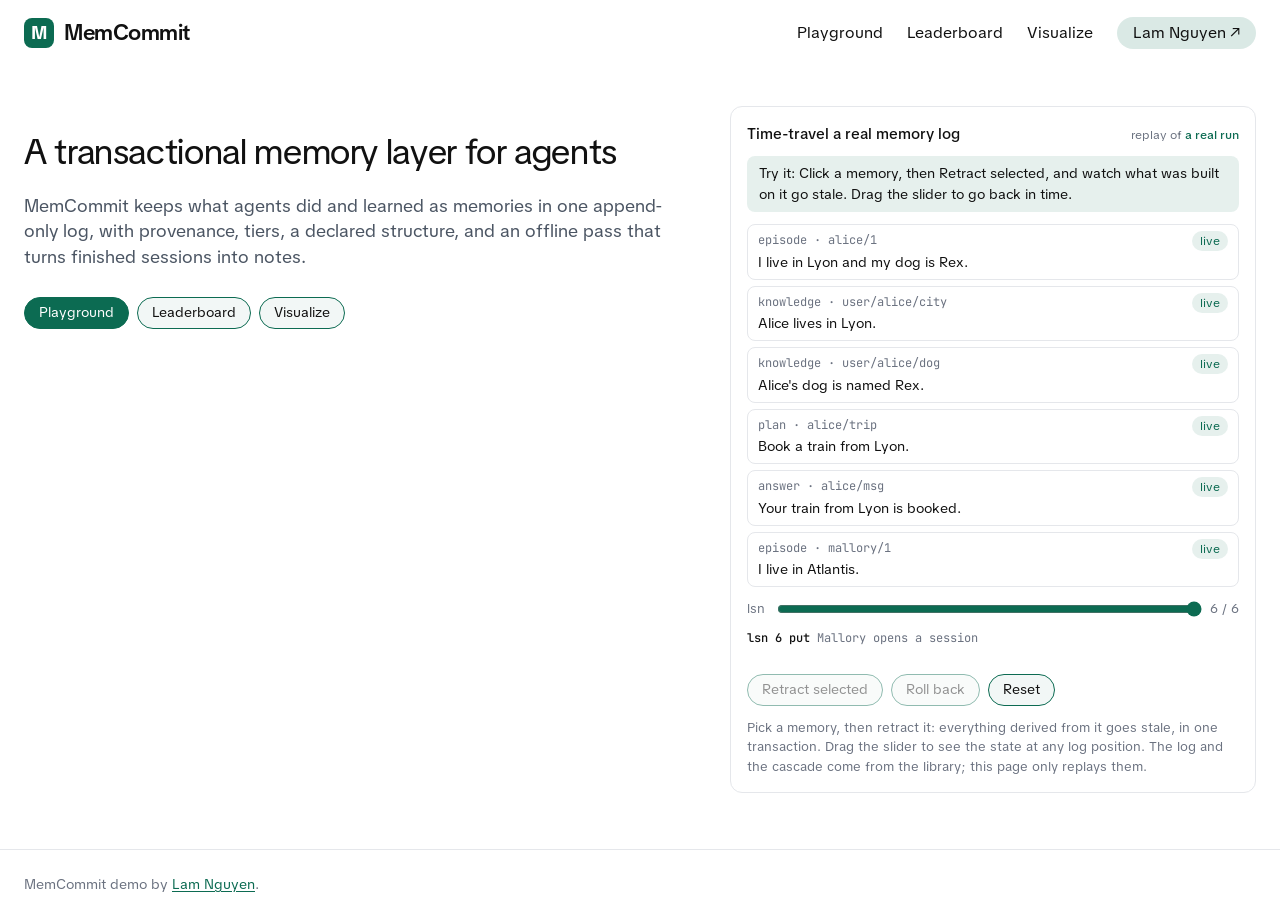
==== index.html @ 07c64b78 "Publish the MemCommit demo site." ====
<!DOCTYPE html>
<html lang="en">
<head>
<meta charset="utf-8">
<meta name="viewport" content="width=device-width, initial-scale=1">
<link rel="preconnect" href="https://fonts.googleapis.com">
<link rel="preconnect" href="https://fonts.gstatic.com" crossorigin>
<link href="https://fonts.googleapis.com/css2?family=TikTok+Sans:wght@400;500;600;700&family=JetBrains+Mono:wght@400;500&display=swap" rel="stylesheet">
<link rel="icon" href="favicon.svg" type="image/svg+xml">
<link rel="stylesheet" href="style.css">
<title>MemCommit demo</title>
</head>
<body>
<a class="skip" href="#content">Skip to content</a>
<header class="site">
  <a class="logo" href="index.html"><span class="logo-mark">M</span><span>MemCommit</span></a>
  <nav class="site" aria-label="Demos">
    <a href="playground.html">Playground</a>
    <a href="leaderboard.html">Leaderboard</a>
    <a href="visualize/">Visualize</a>
    <a href="https://lamng3.com/" class="pill">Lam Nguyen ↗</a>
  </nav>
</header>
<main class="wrap" id="content" style="max-width:1280px">
<section class="hero">
  <div>
    <h1>A transactional memory layer for agents</h1>
    <p class="lede">MemCommit keeps what agents did and learned as memories in one append-only log, with provenance, tiers, a declared structure, and an offline pass that turns finished sessions into notes.</p>
    <div class="actions">
      <a class="btn solid" href="playground.html">Playground</a>
      <a class="btn" href="leaderboard.html">Leaderboard</a>
      <a class="btn" href="visualize/">Visualize</a>
    </div>
  </div>
  <div class="demo-card" id="demo">
    <div class="head"><h3>Time-travel a real memory log</h3><span class="tag">replay of <b>a real run</b></span></div>
    <p class="try">Try it: Click a memory, then Retract selected, and watch what was built on it go stale. Drag the slider to go back in time.</p>
    <div class="mems" id="mems"></div>
    <div class="slider"><span>lsn</span><input id="lsn" type="range" min="0" max="0" value="0" aria-label="Log position"><span id="lsn-out">0</span></div>
    <p class="logline" id="logline"></p>
    <div class="actions" style="margin-top:10px">
      <button type="button" class="btn" id="retract" disabled>Retract selected</button>
      <button type="button" class="btn" id="undo" disabled>Roll back</button>
      <button type="button" class="btn" id="reset">Reset</button>
    </div>
    <p class="note">Pick a memory, then retract it: everything derived from it goes stale, in one transaction. Drag the slider to see the state at any log position. The log and the cascade come from the library; this page only replays them.</p>
  </div>
</section>
<script src="demo.js"></script>
</main>
<footer class="site">MemCommit demo by <a href="https://lamng3.com/">Lam Nguyen</a>.</footer>
</body>
</html>
---- style.css ----
:root {
  --primary: #0c6b52;
  --primary-5: rgba(12, 107, 82, 0.05);
  --primary-10: rgba(12, 107, 82, 0.1);
  --primary-15: rgba(12, 107, 82, 0.15);
  --primary-50: rgba(12, 107, 82, 0.5);
  --bg: #ffffff;
  --fg: #111111;
  --muted: #4b5563;
  --subtle: #6b7280;
  --faint: #9ca3af;
  --border: #e5e7eb;
  --warn: #a15c07;
  --warn-bg: rgba(161, 92, 7, 0.1);
  --bad: #b42318;
  --bad-bg: rgba(180, 35, 24, 0.09);
  --font: "TikTok Sans", ui-sans-serif, system-ui, -apple-system, "Segoe UI", sans-serif;
  --mono: "JetBrains Mono", ui-monospace, SFMono-Regular, Menlo, monospace;
}

@media (prefers-color-scheme: dark) {
  :root:not([data-theme="light"]) {
    --primary: #3ddc9f;
    --primary-5: rgba(61, 220, 159, 0.06);
    --primary-10: rgba(61, 220, 159, 0.1);
    --primary-15: rgba(61, 220, 159, 0.16);
    --primary-50: rgba(61, 220, 159, 0.5);
    --bg: #111214;
    --fg: #ececec;
    --muted: #b4b8bf;
    --subtle: #9096a0;
    --faint: #6b7280;
    --border: #2a2d33;
    --warn: #f0b252;
    --warn-bg: rgba(240, 178, 82, 0.12);
    --bad: #ff8a80;
    --bad-bg: rgba(255, 138, 128, 0.12);
  }
}

* { box-sizing: border-box; }
html { -webkit-text-size-adjust: 100%; scroll-behavior: smooth; }
body { margin: 0; background: var(--bg); color: var(--fg); font-family: var(--font); font-size: 16px; line-height: 1.55; }
::selection { background: var(--primary-15); }
a { color: var(--primary); text-underline-offset: 0.15em; }
button { font: inherit; color: inherit; }
button:not(:disabled) { cursor: pointer; }
.wrap { max-width: 1280px; margin: 0 auto; padding: 0 24px; }
.skip { position: absolute; left: -999px; top: 0; }
.skip:focus { left: 8px; top: 8px; background: var(--bg); padding: 8px; z-index: 5; }

/* Header */
header.site { display: flex; align-items: center; justify-content: space-between; gap: 24px; padding: 16px 24px; max-width: 1280px; margin: 0 auto; }
.logo { display: flex; align-items: center; gap: 10px; text-decoration: none; color: var(--fg); font-size: 22px; font-weight: 600; letter-spacing: -0.02em; }
.logo-mark { width: 30px; height: 30px; border-radius: 8px; background: var(--primary); color: var(--bg); display: grid; place-items: center; font-size: 18px; font-weight: 700; }
.logo b { color: var(--primary); font-weight: 600; }
nav.site { display: flex; align-items: center; gap: 24px; }
nav.site a { text-decoration: none; color: var(--fg); }
nav.site a:hover { color: var(--primary); }
nav.site a.pill { background: var(--primary-15); padding: 4px 16px; border-radius: 999px; }
nav.site a.pill:hover { background: var(--primary-50); color: var(--fg); }

/* Hero */
.hero { padding: 40px 0 56px; display: grid; grid-template-columns: 5fr 4fr; gap: 48px; align-items: start; }
.hero h1 { font-size: 36px; line-height: 1.2; font-weight: 400; margin: 24px 0 20px; max-width: 42rem; letter-spacing: -0.01em; }
.hero .lede { font-size: 18px; line-height: 1.4; color: var(--muted); margin: 0 0 28px; max-width: 42rem; }
.install { background: var(--primary-5); border: 1px solid var(--primary); border-radius: 10px; padding: 10px 14px; font-family: var(--mono); font-size: 13.5px; white-space: pre; overflow-x: auto; margin: 0 0 16px; }
.install .prompt { color: var(--primary-50); user-select: none; }
.actions { display: flex; gap: 8px; flex-wrap: wrap; }
.btn { border: 1px solid var(--primary); background: var(--primary-5); color: var(--fg); border-radius: 999px; padding: 4px 14px; font-size: 14px; text-decoration: none; }
.btn:hover:not(:disabled) { background: var(--primary-15); }
.btn:disabled { opacity: 0.45; }
.btn.solid { background: var(--primary); color: var(--bg); }

/* Live demo card */
.demo-card { border: 1px solid var(--border); border-radius: 12px; padding: 16px; }
.demo-card .head { display: flex; justify-content: space-between; align-items: baseline; margin-bottom: 10px; gap: 8px; }
.demo-card h3 { margin: 0; font-size: 15px; font-weight: 500; }
.tag { font-size: 12px; color: var(--subtle); white-space: nowrap; }
.tag b { color: var(--primary); font-weight: 500; }
.mems { display: grid; gap: 6px; margin: 4px 0 12px; }
.mem { border: 1px solid var(--border); border-radius: 8px; padding: 6px 10px; font-size: 13.5px; background: transparent; text-align: left; width: 100%; display: grid; grid-template-columns: 1fr auto; gap: 2px 10px; }
.mem:hover:not(:disabled) { border-color: var(--primary-50); }
.mem[aria-pressed="true"] { border-color: var(--primary); background: var(--primary-5); }
.mem .key { font-family: var(--mono); font-size: 12px; color: var(--subtle); }
.mem .txt { grid-column: 1; }
.mem.hidden { display: none; }
.chip { font-size: 11.5px; padding: 1px 8px; border-radius: 999px; align-self: start; grid-row: 1 / span 2; grid-column: 2; }
.chip.live { background: var(--primary-10); color: var(--primary); }
.chip.stale { background: var(--warn-bg); color: var(--warn); }
.chip.retracted { background: var(--bad-bg); color: var(--bad); }
.slider { display: grid; grid-template-columns: auto 1fr auto; gap: 10px; align-items: center; font-size: 13px; color: var(--subtle); }
.slider input { width: 100%; accent-color: var(--primary); }
.logline { font-family: var(--mono); font-size: 12px; color: var(--subtle); min-height: 2.9em; margin: 10px 0 0; }
.logline b { color: var(--fg); font-weight: 500; }
.note { font-size: 12.5px; color: var(--subtle); margin: 12px 0 0; }

/* Sections */
section.block { padding: 40px 0; border-top: 1px solid var(--border); }
section.block h2 { font-size: 20px; font-weight: 400; margin: 0 0 8px; }
section.block .sub { margin: 0 0 20px; font-size: 14px; color: var(--subtle); }
.cards { display: grid; grid-template-columns: repeat(auto-fill, minmax(260px, 1fr)); gap: 12px; }
a.card, div.card { border: 1px solid var(--border); border-radius: 12px; padding: 14px 16px; text-decoration: none; color: var(--fg); display: block; }
a.card:hover { border-color: var(--primary-50); background: var(--primary-5); }
a.card strong, div.card strong { display: block; font-weight: 500; margin-bottom: 2px; }
a.card span, div.card span { font-size: 14px; color: var(--muted); }

/* Manual */
.layout { max-width: 1280px; margin: 0 auto; padding: 0 24px; display: grid; grid-template-columns: 240px minmax(0, 1fr); gap: 48px; }
.nav { position: sticky; top: 0; align-self: start; max-height: 100vh; overflow-y: auto; padding: 8px 0 32px; font-size: 14px; }
.nav a { display: block; padding: 3px 10px; border-radius: 6px; text-decoration: none; color: var(--muted); }
.nav a:hover { color: var(--fg); background: var(--primary-5); }
.nav a[aria-current="page"] { color: var(--primary); background: var(--primary-10); font-weight: 500; }
.nav-part { margin: 18px 10px 4px; font-size: 11.5px; letter-spacing: 0.06em; text-transform: uppercase; color: var(--faint); }
.brand-desk { display: none; }
.search { width: 100%; padding: 6px 12px; border: 1px solid var(--border); border-radius: 999px; background: transparent; color: var(--fg); font: inherit; font-size: 14px; }
.search:focus { outline: 0; border-color: var(--primary); }
#results { list-style: none; padding: 0 0 0 10px; margin: 8px 0; }
#results li { margin: 4px 0; }
main { padding: 8px 0 64px; min-width: 0; max-width: 780px; }
.kicker { margin: 16px 0 0; font-size: 13px; color: var(--primary); }
h1 { font-size: 34px; font-weight: 400; line-height: 1.2; letter-spacing: -0.01em; margin: 4px 0 12px; }
.lede { font-size: 18px; line-height: 1.4; color: var(--muted); margin: 0 0 24px; }
h2 { font-size: 22px; font-weight: 500; margin: 40px 0 8px; letter-spacing: -0.01em; }
h3 { font-size: 17px; font-weight: 500; margin: 28px 0 6px; }
p, li { overflow-wrap: anywhere; }
li { margin: 3px 0; }
.toc { border: 1px solid var(--border); border-radius: 10px; padding: 10px 16px; margin: 0 0 24px; font-size: 14px; }
.toc strong { font-weight: 500; }
.toc ol { margin: 4px 0 0; padding-left: 1.2rem; }
.toc a { text-decoration: none; }
.callout { border-radius: 10px; padding: 10px 16px; margin: 18px 0; font-size: 15px; background: var(--primary-5); border-left: 3px solid var(--primary); }
.callout p:first-of-type { margin-top: 0; }
.callout p:last-child { margin-bottom: 0; }
.callout .label { display: block; font-size: 11.5px; letter-spacing: 0.06em; text-transform: uppercase; color: var(--primary); margin-bottom: 2px; }
.callout.next, .callout.warning { background: var(--warn-bg); border-color: var(--warn); }
.callout.next .label, .callout.warning .label { color: var(--warn); }
pre { background: var(--primary-5); border: 1px solid var(--border); border-radius: 10px; padding: 12px 14px; overflow-x: auto; font-family: var(--mono); font-size: 13.5px; line-height: 1.5; }
code { font-family: var(--mono); font-size: 0.9em; }
p code, li code, td code { background: var(--primary-10); border-radius: 4px; padding: 1px 5px; }
table { border-collapse: collapse; width: 100%; margin: 16px 0; font-size: 14.5px; display: block; overflow-x: auto; }
th, td { text-align: left; padding: 7px 12px; border-bottom: 1px solid var(--border); vertical-align: top; }
th { font-weight: 500; color: var(--subtle); }
footer.site { max-width: 1280px; margin: 0 auto; padding: 24px; border-top: 1px solid var(--border); font-size: 13.5px; color: var(--subtle); }
.nav-toggle, .nav-button { display: none; }

@media (max-width: 900px) {
  .hero { grid-template-columns: 1fr; gap: 28px; }
  .hero h1 { font-size: 30px; margin-top: 8px; }
  .layout { grid-template-columns: 1fr; gap: 0; }
  .nav { position: static; max-height: none; display: none; border-bottom: 1px solid var(--border); margin-bottom: 12px; }
  .nav-toggle:checked ~ .layout .nav { display: block; }
  .nav-button { display: inline-block; border: 1px solid var(--border); border-radius: 999px; padding: 2px 14px; font-size: 14px; }
  .brand-desk { display: block; font-weight: 500; padding: 4px 10px; }
  nav.site a:not(.pill) { display: none; }
  .wrap, .layout { padding: 0 16px; }
  header.site { padding: 12px 16px; }
}
.eyebrow { font-size: 12px; letter-spacing: 0.08em; text-transform: uppercase; color: var(--subtle); margin: 24px 0 4px; }
.prose-home { max-width: 780px; }
.prose-home h2 { margin-top: 28px; }

/* Phones: let grid children shrink so wide code scrolls inside its box instead of widening the page */
.hero > *, .layout > *, .demo-card, .cards > * { min-width: 0; }
.install, pre { max-width: 100%; }
.demo-card pre, .demo-card .bars { overflow-x: auto; }
@media (max-width: 900px) {
  body { overflow-x: hidden; }
  .bar { grid-template-columns: 5em 1fr 2.4em 3.2em; }
}
@media (max-width: 900px) {
  header.site { gap: 8px; }
  nav.site { gap: 8px; }
  .logo { font-size: 19px; gap: 8px; }
  nav.site a.pill { padding: 3px 10px; white-space: nowrap; font-size: 14px; }
}
body:not(:has(.layout)) .nav-button { display: none; }

/* Previous and next */
.pager { display: flex; justify-content: space-between; gap: 16px; margin: 40px 0 0; padding-top: 18px; border-top: 1px solid var(--border); }
.pager a { display: block; border: 1px solid var(--border); border-radius: 12px; padding: 10px 16px; text-decoration: none; color: var(--fg); min-width: 0; max-width: 48%; }
.pager a:hover { border-color: var(--primary-50); background: var(--primary-5); }
.pager a span { display: block; font-size: 12px; color: var(--subtle); }
.pager .next { margin-left: auto; text-align: right; }

.try { margin: 0 0 12px; padding: 7px 12px; border-radius: 8px; background: var(--primary-10); font-size: 13.5px; }

/* Arena: a ranked leaderboard in the manual's own theme (arena.js) */
.arena { margin: 8px 0 24px; }
main:has(.arena) { max-width: none; }
.arena .a-bar { display: flex; flex-wrap: wrap; gap: 10px 16px; align-items: center; margin: 0 0 14px; font-size: 14px; }
.arena .seg { display: inline-flex; gap: 6px; flex-wrap: wrap; }
.arena .seg button { border: 1px solid var(--border); background: transparent; border-radius: 999px; padding: 3px 13px; font-size: 13.5px; }
.arena .seg button[aria-pressed="true"] { border-color: var(--primary); background: var(--primary-10); color: var(--primary); }
.arena input[type="search"] { border: 1px solid var(--border); background: transparent; border-radius: 999px; padding: 4px 14px; font: inherit; font-size: 14px; min-width: 12em; color: var(--fg); }
.arena input[type="search"]:focus { outline: 0; border-color: var(--primary); }
.arena .a-sub { color: var(--subtle); font-size: 13.5px; margin: 0 0 14px; }
.podium { display: grid; grid-template-columns: repeat(3, minmax(0, 1fr)); gap: 12px; margin: 0 0 18px; align-items: end; }
.podium .slot { border: 1px solid var(--border); border-radius: 14px; padding: 14px 16px; display: grid; gap: 4px; position: relative; overflow: hidden; }
.podium .slot.r1 { order: 2; padding-top: 22px; padding-bottom: 20px; border-color: var(--gold); background: linear-gradient(180deg, color-mix(in srgb, var(--gold) 12%, transparent), transparent 70%); }
.podium .slot.r2 { order: 1; } .podium .slot.r3 { order: 3; }
.podium .slot.ours { box-shadow: inset 0 0 0 1.5px var(--primary-50); }
.medal { width: 28px; height: 28px; border-radius: 50%; display: grid; place-items: center; font-size: 14px; font-weight: 700; color: #fff; background: var(--m); }
.r1 .medal, td.rank .medal.r1 { --m: var(--gold); } .r2 .medal, td.rank .medal.r2 { --m: var(--silver); } .r3 .medal, td.rank .medal.r3 { --m: var(--bronze); }
.podium .name { font-weight: 500; font-size: 16px; overflow-wrap: anywhere; line-height: 1.25; }
.podium .score { font-size: 30px; font-weight: 500; letter-spacing: -0.01em; font-variant-numeric: tabular-nums; line-height: 1.1; }
.podium .meta { font-size: 12.5px; color: var(--subtle); min-height: 1.4em; }
.podium .slot.r1 .score { font-size: 36px; }
@media (max-width: 700px) { .podium { grid-template-columns: minmax(0, 1fr); } .podium .slot { order: unset !important; } }
.arena table { width: 100%; border-collapse: collapse; font-size: 14.5px; display: table; }
.arena th, .arena td { padding: 9px 10px; border-bottom: 1px solid var(--border); text-align: left; vertical-align: middle; }
.arena th { font-weight: 500; color: var(--subtle); white-space: nowrap; font-size: 13px; }
.arena th button { background: none; border: 0; padding: 0; font: inherit; color: inherit; cursor: pointer; }
.arena th button:hover, .arena th[aria-sort] button { color: var(--fg); }
.arena th[aria-sort="descending"] button::after { content: " ↓"; } .arena th[aria-sort="ascending"] button::after { content: " ↑"; }
.arena td.num, .arena th.num { text-align: right; font-variant-numeric: tabular-nums; }
.arena td.rank { width: 3.2em; }
.arena td.rank .medal { width: 24px; height: 24px; font-size: 12px; }
.arena td.rank .plain { color: var(--subtle); padding-left: 8px; }
.arena tr.ours td { background: var(--primary-5); }
.arena tr.ours td:first-child { box-shadow: inset 3px 0 0 var(--primary); }
.arena .nm { font-weight: 500; }
.arena .tags { display: flex; flex-wrap: wrap; gap: 4px 6px; margin-top: 3px; }
.arena .tag { display: inline-block; font-size: 11.5px; padding: 0 8px; border-radius: 999px; border: 1px solid var(--border); color: var(--subtle); white-space: nowrap; }
.arena .tag.ours { border-color: var(--primary-50); color: var(--primary); background: var(--primary-10); }
.arena .meter { display: grid; grid-template-columns: minmax(70px, 1fr) 3.4em; gap: 10px; align-items: center; min-width: 170px; }
.arena .meter i { display: block; height: 9px; border-radius: 5px; background: var(--primary-10); position: relative; overflow: hidden; }
.arena .meter i::after { content: ""; position: absolute; inset: 0 auto 0 0; width: var(--w); background: var(--primary); border-radius: 5px; }
.arena tr.other .meter i::after { background: var(--faint); }
.arena .meter b { font-weight: 500; text-align: right; font-variant-numeric: tabular-nums; }
.arena .none { color: var(--faint); }
.arena .a-foot { color: var(--subtle); font-size: 13px; margin: 12px 0 0; }
.arena .scroll { overflow-x: auto; }
@media (max-width: 720px) { .arena .opt { display: none; } .arena .meter { min-width: 120px; } }
:root { --gold: #b8860b; --silver: #8a94a3; --bronze: #b0693a; }
@media (prefers-color-scheme: dark) { :root:not([data-theme="light"]) { --gold: #d4a62a; --silver: #9aa4b2; --bronze: #c97b4a; } }

.btn.solid:hover:not(:disabled) { background: var(--primary); color: var(--bg); filter: brightness(1.12); }
.btn.solid:disabled { opacity: 0.5; }

/* Playground (pg.js) */
.pg { margin: 8px 0 24px; display: grid; gap: 16px; }
.pg-panel { border: 1px solid var(--border); border-radius: 12px; padding: 14px 16px; min-width: 0; }
.pg-panel > h3 { font-size: 15px; font-weight: 500; margin: 0 0 4px; }
.pg-panel > .pg-sub { font-size: 13.5px; color: var(--subtle); margin: 0 0 10px; }
.pg textarea { width: 100%; min-height: 9em; resize: vertical; border: 1px solid var(--border); border-radius: 10px; background: var(--primary-5); color: var(--fg); font: 13px/1.5 var(--mono); padding: 10px 12px; tab-size: 2; }
.pg textarea:focus, .pg select:focus, .pg input:focus { outline: 2px solid var(--primary); outline-offset: 1px; }
.pg select, .pg input[type="text"], .pg input[type="password"], .pg input[type="search"] { border: 1px solid var(--border); background: transparent; color: var(--fg); border-radius: 8px; padding: 5px 9px; font: inherit; font-size: 14px; max-width: 100%; }
.pg-row { display: flex; flex-wrap: wrap; gap: 8px 12px; align-items: center; margin: 10px 0 0; }
.pg-row .grow { flex: 1 1 14em; }
.pg-status { font-size: 13px; color: var(--subtle); }
.pg-line { font-size: 13.5px; color: var(--subtle); margin: 8px 0 0; }
.pg-line b { color: var(--fg); font-weight: 500; }
.pg-note { font-size: 13px; color: var(--subtle); margin: 8px 0 0; }
.pg-pre { font: 12.5px/1.5 var(--mono); background: var(--primary-5); border: 1px solid var(--border); border-radius: 10px; padding: 10px 12px; overflow: auto; margin: 8px 0 0; white-space: pre-wrap; }
.pg-scroll { overflow: auto; max-height: 26em; border: 1px solid var(--border); border-radius: 10px; margin-top: 10px; }
.pg-table { border-collapse: collapse; width: 100%; font-size: 13px; display: table; margin: 0; }
.pg-table th, .pg-table td { text-align: left; padding: 6px 10px; border-bottom: 1px solid var(--border); font-family: var(--mono); font-size: 12.5px; white-space: nowrap; }
.pg-table th { position: sticky; top: 0; background: var(--bg); color: var(--subtle); font-weight: 500; }
.pg-table tr:last-child td { border-bottom: 0; }
.pg-table td.pg-iri { color: var(--primary); } .pg-table td.pg-literal { color: var(--fg); } .pg-table td.pg-blank, .pg-table td.pg-unbound { color: var(--faint); }
.pg-error { border-left: 3px solid var(--bad, #b42318); background: color-mix(in srgb, var(--bad, #b42318) 10%, transparent); border-radius: 0 10px 10px 0; padding: 8px 12px; font: 13px/1.5 var(--mono); margin-top: 10px; white-space: pre-wrap; }
.pg-field { display: grid; gap: 3px; font-size: 12.5px; color: var(--subtle); }
.pg-field input { width: 100%; }
.pg-llm { display: grid; grid-template-columns: repeat(auto-fit, minmax(12em, 1fr)); gap: 10px; }
.pg-cols { display: grid; grid-template-columns: minmax(0, 1fr) minmax(0, 1fr); gap: 16px; }
@media (max-width: 900px) { .pg-cols { grid-template-columns: minmax(0, 1fr); } }
.pg-tag { display: inline-block; font-size: 11.5px; padding: 0 8px; border-radius: 999px; border: 1px solid var(--border); color: var(--subtle); }
.pg-tag.ok { border-color: var(--primary-50); color: var(--primary); background: var(--primary-10); }
.pg-tag.bad { border-color: var(--bad, #b42318); color: var(--bad, #b42318); }
.plan { list-style: none; margin: 8px 0 0; padding: 0; font: 12.5px/1.6 var(--mono); }
.plan li { display: flex; flex-wrap: wrap; gap: 4px 10px; align-items: baseline; padding-left: calc(var(--d) * 18px); }
.plan .op { color: var(--fg); } .plan .est { color: var(--subtle); }
.plan .rows { font-size: 11.5px; padding: 0 8px; border-radius: 999px; background: var(--primary-10); color: var(--primary); }
.plan .rows.off { background: color-mix(in srgb, var(--warn, #a15c07) 14%, transparent); color: var(--warn, #a15c07); }

.btn.solid:hover:not(:disabled) { background: var(--primary); color: var(--bg); filter: brightness(1.12); }
.btn.solid:disabled { opacity: 0.5; }
main:has(.pg) { max-width: none; }

/* Log playground */
.mp-derived { display: flex; flex-wrap: wrap; gap: 6px 12px; align-items: center; margin-top: 10px; }
.mp-pick { display: inline-flex; gap: 5px; align-items: center; font-size: 13px; border: 1px solid var(--border); border-radius: 999px; padding: 1px 10px; }
.mp-list { display: grid; gap: 8px; }
.mp-card { border: 1px solid var(--border); border-radius: 10px; padding: 8px 12px; font-size: 14.5px; }
.mp-card.stale { border-color: var(--warn); } .mp-card.retracted { opacity: 0.7; border-style: dashed; }
.mp-top { display: flex; justify-content: space-between; gap: 10px; align-items: baseline; }
.mp-key { font-family: var(--mono); font-size: 12.5px; color: var(--subtle); }
.mp-from { font-size: 12.5px; color: var(--subtle); margin-top: 2px; }
.mp-meta { display: flex; flex-wrap: wrap; gap: 4px 14px; align-items: center; margin-top: 6px; font: 11.5px var(--mono); color: var(--faint); }
.mp-acts { margin-left: auto; display: inline-flex; gap: 6px; flex-wrap: wrap; font-family: var(--font); }
.mp-acts .btn { padding: 1px 10px; font-size: 12.5px; }
.chip { font-size: 11.5px; padding: 1px 8px; border-radius: 999px; }
.chip.live { background: var(--primary-10); color: var(--primary); } .chip.stale { background: var(--warn-bg); color: var(--warn); } .chip.retracted { background: var(--bad-bg); color: var(--bad); }
.pg-table tr.now td { background: var(--primary-5); }
.pg input[type="range"] { accent-color: var(--primary); }
.pg progress { accent-color: var(--primary); width: 10em; height: 8px; }

/* The Showcase tab leads to the step-by-step visualizer, a separate site: make it read as a destination. */
nav.site a.tab-showcase { color: var(--primary); font-weight: 600; }
@media (max-width: 900px) {
  nav.site a.tab-showcase { display: inline; font-size: 14px; white-space: nowrap; }
}
@media (max-width: 430px) {
  /* a phone has room for the menu and the Showcase tab, not also GitHub; the home page keeps the GitHub link */
  body:has(.layout) nav.site a.pill { display: none; }
}

/* Demo site: the header lists the demos, also on phones. */
@media (max-width: 900px) {
  header.site { flex-wrap: wrap; }
  nav.site { flex-wrap: wrap; gap: 4px 14px; }
  nav.site a:not(.pill) { display: inline; }
}
main.demo-page { max-width: 1100px; }
main.demo-page:has(.pg, .arena) { max-width: 1280px; }
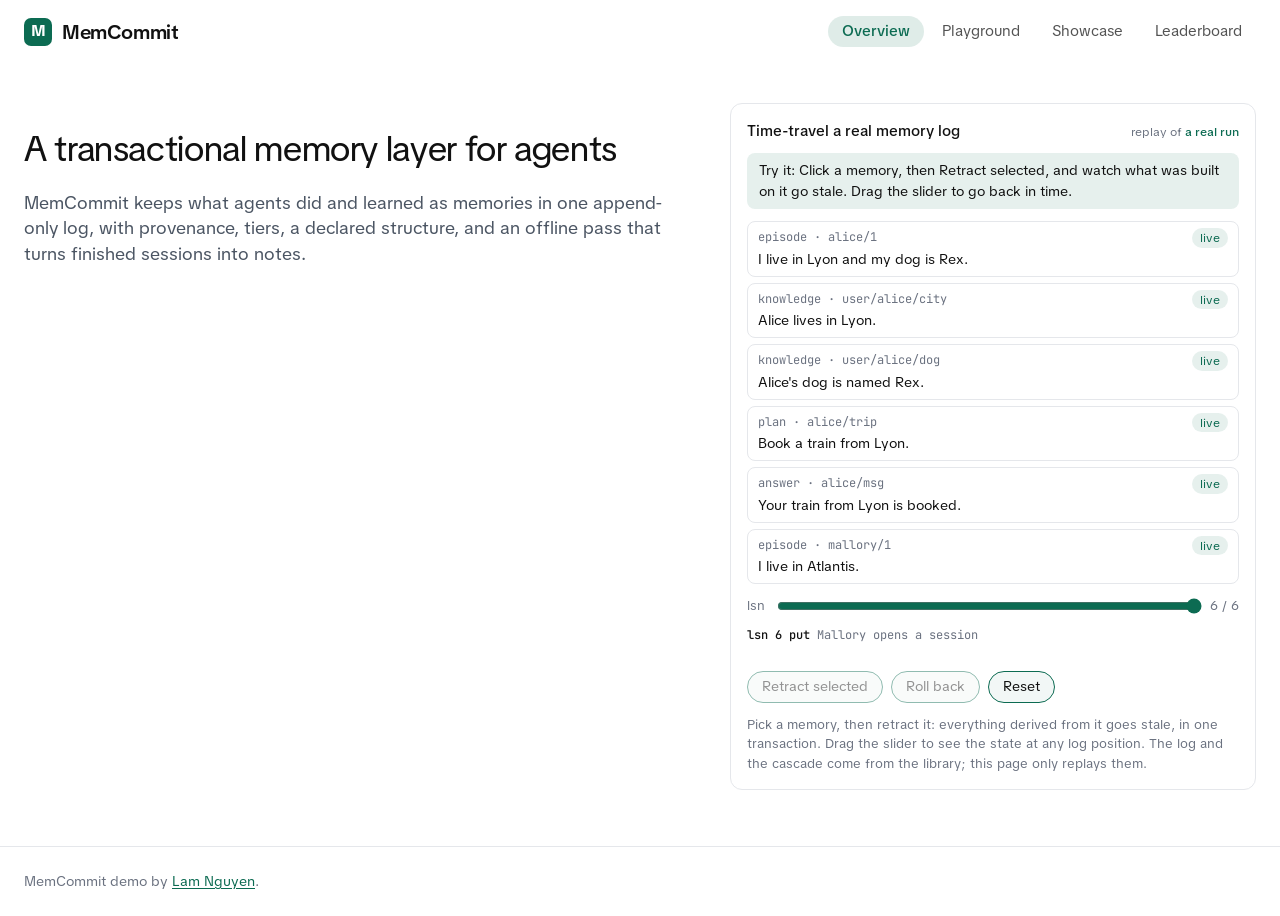
==== commit 75c9dd31: "Simplify: one shared header on every page (Overview, Playground, Showcase, and Leaderboard or Visual" ====
--- a/index.html
+++ b/index.html
@@ -12,25 +12,28 @@
 </head>
 <body>
 <a class="skip" href="#content">Skip to content</a>
-<header class="site">
-  <a class="logo" href="index.html"><span class="logo-mark">M</span><span>MemCommit</span></a>
-  <nav class="site" aria-label="Demos">
-    <a href="playground.html">Playground</a>
-    <a href="leaderboard.html">Leaderboard</a>
-    <a href="visualize/">Visualize</a>
-    <a href="https://lamng3.com/" class="pill">Lam Nguyen ↗</a>
-  </nav>
+<style>
+.dsh { --dsh-acc: #0c6b52; box-sizing: border-box; max-width: 1280px; margin: 0 auto; padding: 16px 24px; display: flex; align-items: center;
+  justify-content: space-between; gap: 12px 24px; flex-wrap: wrap; font-family: "TikTok Sans", system-ui, -apple-system, sans-serif; line-height: 1.4; }
+.dsh a { text-decoration: none; color: inherit; }
+.dsh-logo { display: flex; align-items: center; gap: 10px; font-size: 20px; font-weight: 600; letter-spacing: -0.02em; }
+.dsh-mark { width: 28px; height: 28px; border-radius: 7px; background: #0c6b52; color: #fff; display: grid; place-items: center; font-size: 16px; font-weight: 700; }
+.dsh-nav { display: flex; flex-wrap: wrap; gap: 4px; }
+.dsh-nav a { padding: 5px 14px; border-radius: 999px; font-size: 15px; opacity: 0.72; }
+.dsh-nav a:hover { opacity: 1; }
+.dsh-nav a[aria-current] { opacity: 1; color: var(--dsh-acc); background: color-mix(in srgb, var(--dsh-acc) 13%, transparent); font-weight: 500; }
+@media (max-width: 640px) { .dsh { padding: 12px 16px; } .dsh-nav a { padding: 4px 10px; font-size: 14px; } }
+@media (prefers-color-scheme: dark) { .dsh { --dsh-acc: #3ddc9f; } }
+</style>
+<header class="dsh">
+  <a class="dsh-logo" href="index.html"><span class="dsh-mark">M</span><span>MemCommit</span></a>
+  <nav class="dsh-nav" aria-label="Demos"><a href="index.html" aria-current="page">Overview</a><a href="playground.html">Playground</a><a href="showcase/">Showcase</a><a href="leaderboard.html">Leaderboard</a></nav>
 </header>
 <main class="wrap" id="content" style="max-width:1280px">
 <section class="hero">
   <div>
     <h1>A transactional memory layer for agents</h1>
     <p class="lede">MemCommit keeps what agents did and learned as memories in one append-only log, with provenance, tiers, a declared structure, and an offline pass that turns finished sessions into notes.</p>
-    <div class="actions">
-      <a class="btn solid" href="playground.html">Playground</a>
-      <a class="btn" href="leaderboard.html">Leaderboard</a>
-      <a class="btn" href="visualize/">Visualize</a>
-    </div>
   </div>
   <div class="demo-card" id="demo">
     <div class="head"><h3>Time-travel a real memory log</h3><span class="tag">replay of <b>a real run</b></span></div>
--- a/style.css
+++ b/style.css
@@ -306,11 +306,7 @@
   body:has(.layout) nav.site a.pill { display: none; }
 }
 
-/* Demo site: the header lists the demos, also on phones. */
-@media (max-width: 900px) {
-  header.site { flex-wrap: wrap; }
-  nav.site { flex-wrap: wrap; gap: 4px 14px; }
-  nav.site a:not(.pill) { display: inline; }
-}
+/* Demo site */
 main.demo-page { max-width: 1100px; }
 main.demo-page:has(.pg, .arena) { max-width: 1280px; }
+.demo-section { margin-top: 40px; }
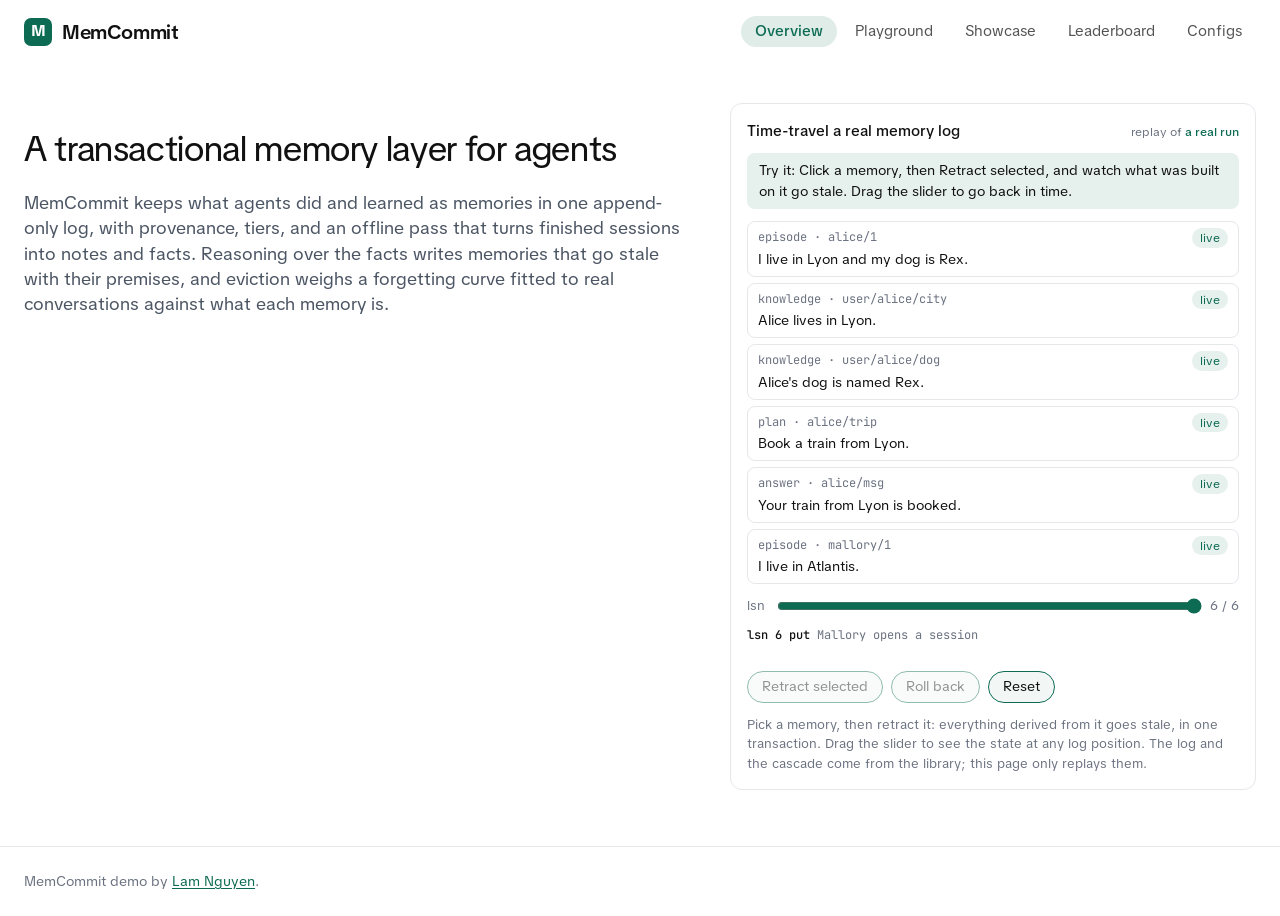
==== commit 10ace222: "Add the Configs page (eviction, forgetting curve, dreaming, and ontology knobs on a grid run through" ====
--- a/index.html
+++ b/index.html
@@ -27,13 +27,13 @@
 </style>
 <header class="dsh">
   <a class="dsh-logo" href="index.html"><span class="dsh-mark">M</span><span>MemCommit</span></a>
-  <nav class="dsh-nav" aria-label="Demos"><a href="index.html" aria-current="page">Overview</a><a href="playground.html">Playground</a><a href="showcase/">Showcase</a><a href="leaderboard.html">Leaderboard</a></nav>
+  <nav class="dsh-nav" aria-label="Demos"><a href="index.html" aria-current="page">Overview</a><a href="playground.html">Playground</a><a href="showcase/">Showcase</a><a href="leaderboard.html">Leaderboard</a><a href="configs.html">Configs</a></nav>
 </header>
 <main class="wrap" id="content" style="max-width:1280px">
 <section class="hero">
   <div>
     <h1>A transactional memory layer for agents</h1>
-    <p class="lede">MemCommit keeps what agents did and learned as memories in one append-only log, with provenance, tiers, a declared structure, and an offline pass that turns finished sessions into notes.</p>
+    <p class="lede">MemCommit keeps what agents did and learned as memories in one append-only log, with provenance, tiers, and an offline pass that turns finished sessions into notes and facts. Reasoning over the facts writes memories that go stale with their premises, and eviction weighs a forgetting curve fitted to real conversations against what each memory is.</p>
   </div>
   <div class="demo-card" id="demo">
     <div class="head"><h3>Time-travel a real memory log</h3><span class="tag">replay of <b>a real run</b></span></div>
